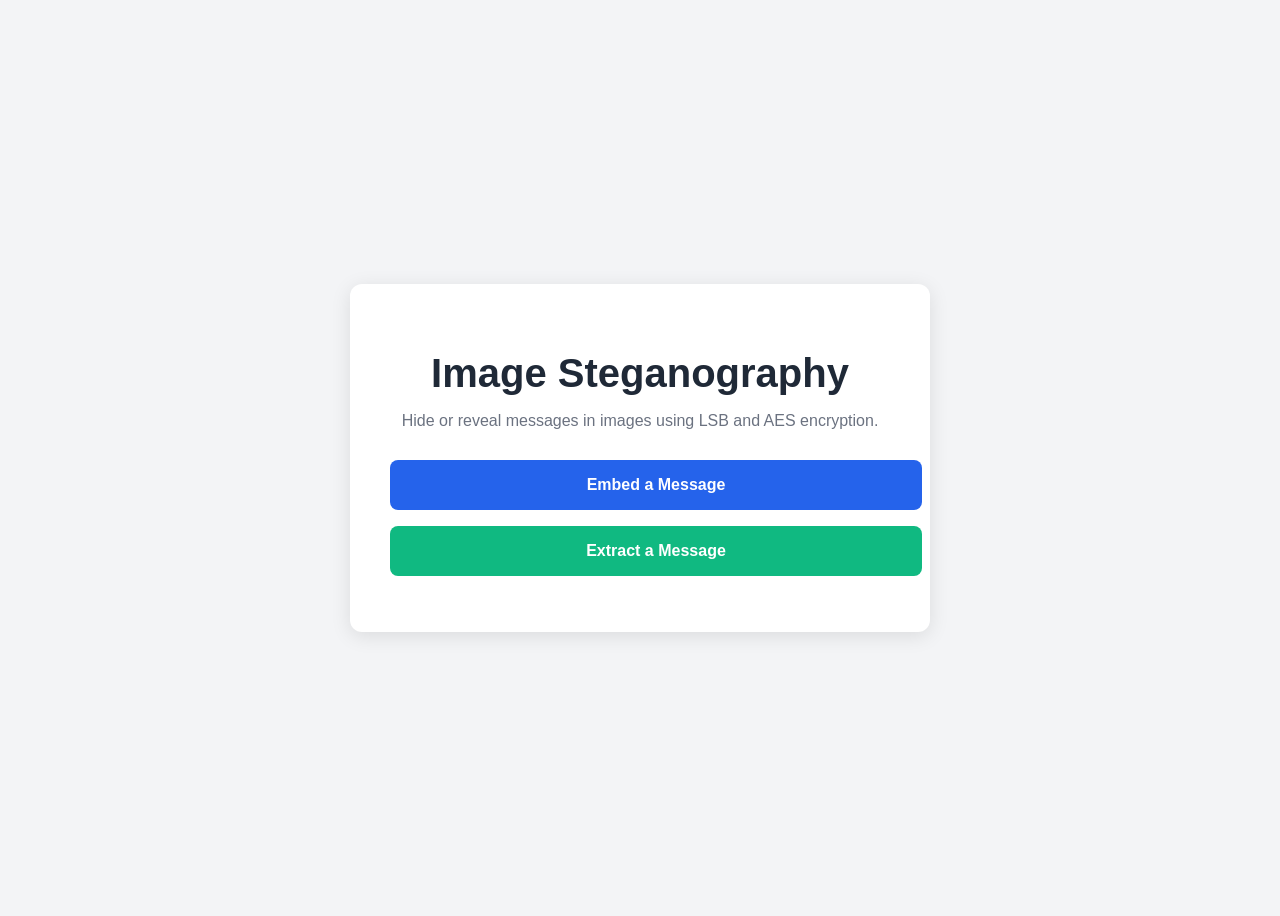
==== index.html @ 9e4bfccf "first commit" ====
<!DOCTYPE html>
<html lang="en">
<head>
    <meta charset="UTF-8">
    <meta name="viewport" content="width=device-width, initial-scale=1.0">
    <title>Image Steganography | Home</title>
    <link rel="stylesheet" href="css/index.css">
</head>
<body>
    <div class="container">
        <header>
            <h1 class="title">Image Steganography</h1>
            <p class="subtitle">Hide or reveal messages in images using LSB and AES encryption.</p>
        </header>

        <main>
            <a href="embedd.html" class="link-button embed-btn">
                Embed a Message
            </a>
            <a href="extract.html" class="link-button extract-btn">
                Extract a Message
            </a>
        </main>
    </div>
</body>
</html>
---- css/index.css ----
body {
    font-family: Arial, sans-serif;
    background-color: #f3f4f6;
    color: #1f2937;
    display: flex;
    justify-content: center;
    align-items: center;
    min-height: 100vh;
    text-align: center;
}
.container {
    width: 90%;
    max-width: 500px;
    background-color: #ffffff;
    padding: 40px;
    border-radius: 12px;
    box-shadow: 0 4px 20px rgba(0, 0, 0, 0.1);
}
.title {
    font-size: 2.5rem;
    font-weight: bold;
    margin-bottom: 8px;
    color: #1f2937;
}
.subtitle {
    color: #6b7280;
    margin-bottom: 30px;
}
.link-button {
    display: block;
    width: 100%;
    font-weight: bold;
    padding: 16px;
    border-radius: 8px;
    text-decoration: none;
    transition: background-color 0.3s ease;
    margin-bottom: 16px;
}
.embed-btn {
    background-color: #2563eb;
    color: #ffffff;
}
.embed-btn:hover {
    background-color: #1e40af;
}
.extract-btn {
    background-color: #10b981;
    color: #ffffff;
}
.extract-btn:hover {
    background-color: #059669;
}
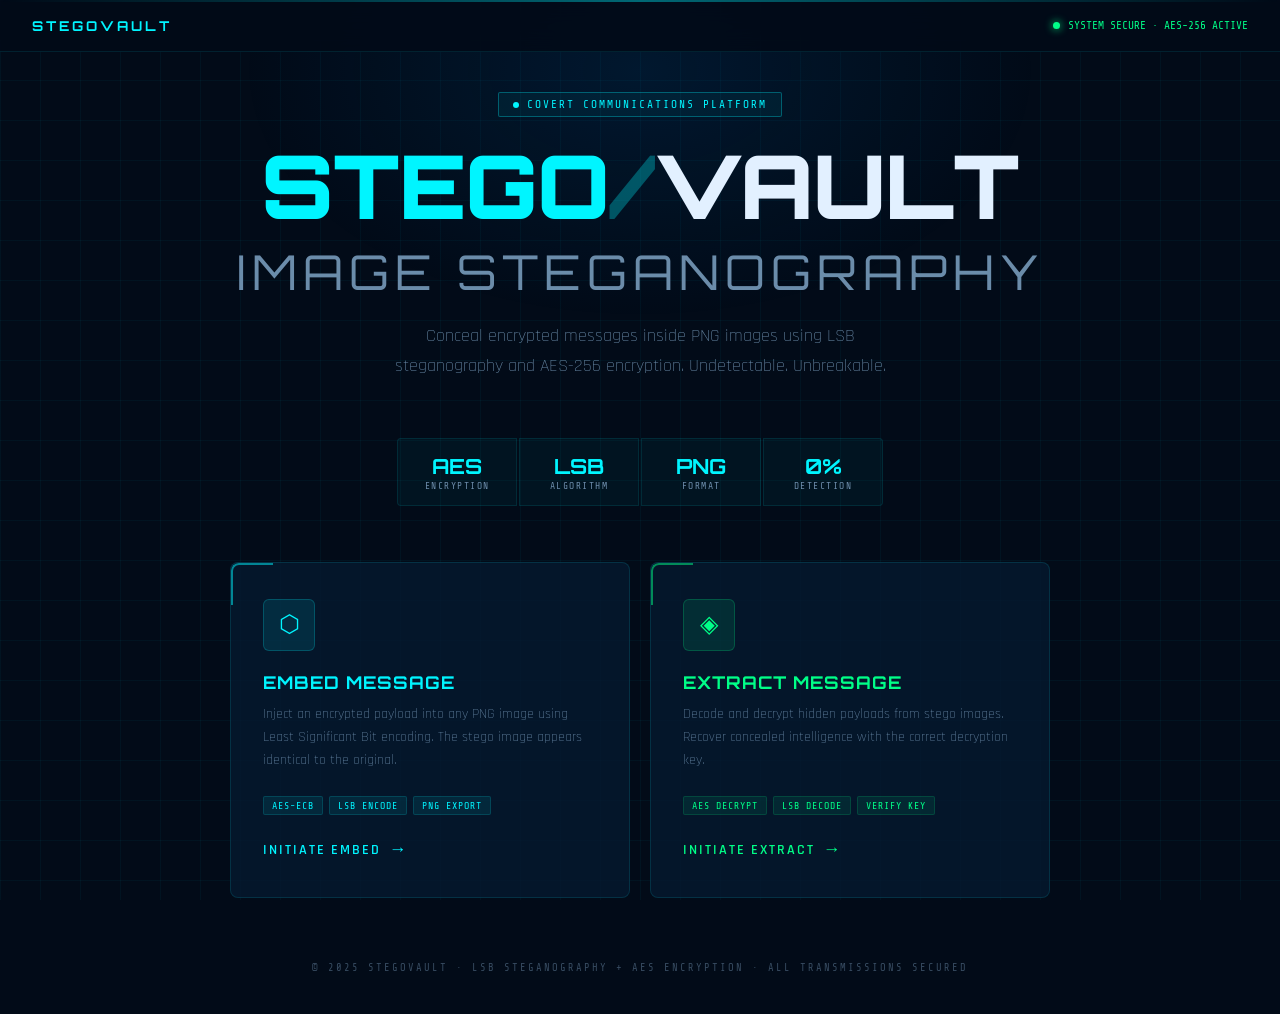
==== commit 03523239: "first commit" ====
--- a/index.html
+++ b/index.html
@@ -3,24 +3,540 @@
 <head>
     <meta charset="UTF-8">
     <meta name="viewport" content="width=device-width, initial-scale=1.0">
-    <title>Image Steganography | Home</title>
-    <link rel="stylesheet" href="css/index.css">
+    <title>StegoVault | Covert Message System</title>
+    <link rel="preconnect" href="https://fonts.googleapis.com">
+    <link href="https://fonts.googleapis.com/css2?family=Share+Tech+Mono&family=Rajdhani:wght@300;400;500;600;700&family=Orbitron:wght@400;700;900&display=swap" rel="stylesheet">
+    <style>
+        :root {
+            --bg-primary: #020b18;
+            --bg-secondary: #041020;
+            --bg-card: rgba(6, 25, 48, 0.8);
+            --accent-cyan: #00f5ff;
+            --accent-green: #00ff88;
+            --accent-orange: #ff6b35;
+            --accent-purple: #7c3aed;
+            --text-primary: #e2f0ff;
+            --text-secondary: #6b8caa;
+            --border-glow: rgba(0, 245, 255, 0.2);
+            --grid-color: rgba(0, 245, 255, 0.04);
+        }
+
+        * { margin: 0; padding: 0; box-sizing: border-box; }
+
+        body {
+            font-family: 'Rajdhani', sans-serif;
+            background-color: var(--bg-primary);
+            color: var(--text-primary);
+            min-height: 100vh;
+            overflow-x: hidden;
+        }
+
+        /* Animated grid background */
+        body::before {
+            content: '';
+            position: fixed;
+            inset: 0;
+            background-image:
+                linear-gradient(var(--grid-color) 1px, transparent 1px),
+                linear-gradient(90deg, var(--grid-color) 1px, transparent 1px);
+            background-size: 40px 40px;
+            pointer-events: none;
+            z-index: 0;
+        }
+
+        /* Radial glow */
+        body::after {
+            content: '';
+            position: fixed;
+            top: -20%;
+            left: 50%;
+            transform: translateX(-50%);
+            width: 800px;
+            height: 500px;
+            background: radial-gradient(ellipse, rgba(0,100,180,0.15) 0%, transparent 70%);
+            pointer-events: none;
+            z-index: 0;
+        }
+
+        .page-wrapper {
+            position: relative;
+            z-index: 1;
+            min-height: 100vh;
+            display: flex;
+            flex-direction: column;
+            align-items: center;
+            justify-content: center;
+            padding: 40px 20px;
+        }
+
+        /* TOP BAR */
+        .topbar {
+            position: fixed;
+            top: 0; left: 0; right: 0;
+            height: 52px;
+            background: rgba(2, 11, 24, 0.9);
+            backdrop-filter: blur(12px);
+            border-bottom: 1px solid rgba(0,245,255,0.1);
+            display: flex;
+            align-items: center;
+            justify-content: space-between;
+            padding: 0 32px;
+            z-index: 100;
+        }
+
+        .topbar-logo {
+            font-family: 'Orbitron', monospace;
+            font-size: 0.85rem;
+            font-weight: 700;
+            color: var(--accent-cyan);
+            letter-spacing: 3px;
+            text-transform: uppercase;
+        }
+
+        .topbar-status {
+            display: flex;
+            align-items: center;
+            gap: 8px;
+            font-family: 'Share Tech Mono', monospace;
+            font-size: 0.7rem;
+            color: var(--accent-green);
+        }
+
+        .status-dot {
+            width: 7px; height: 7px;
+            background: var(--accent-green);
+            border-radius: 50%;
+            animation: pulse-dot 2s ease-in-out infinite;
+            box-shadow: 0 0 8px var(--accent-green);
+        }
+
+        @keyframes pulse-dot {
+            0%, 100% { opacity: 1; }
+            50% { opacity: 0.4; }
+        }
+
+        /* HERO */
+        .hero {
+            text-align: center;
+            margin-bottom: 56px;
+            animation: fadeUp 0.8s ease both;
+        }
+
+        .hero-badge {
+            display: inline-flex;
+            align-items: center;
+            gap: 8px;
+            font-family: 'Share Tech Mono', monospace;
+            font-size: 0.7rem;
+            color: var(--accent-cyan);
+            border: 1px solid rgba(0,245,255,0.3);
+            border-radius: 2px;
+            padding: 5px 14px;
+            margin-bottom: 24px;
+            letter-spacing: 2px;
+            background: rgba(0,245,255,0.05);
+        }
+
+        .hero-badge::before {
+            content: '';
+            width: 6px; height: 6px;
+            background: var(--accent-cyan);
+            border-radius: 50%;
+            animation: pulse-dot 1.5s ease-in-out infinite;
+        }
+
+        .hero-title {
+            font-family: 'Orbitron', monospace;
+            font-size: clamp(2.8rem, 7vw, 5.5rem);
+            font-weight: 900;
+            line-height: 1;
+            letter-spacing: -1px;
+            margin-bottom: 12px;
+        }
+
+        .hero-title span.cyan { color: var(--accent-cyan); }
+        .hero-title span.dim { color: rgba(0,245,255,0.3); }
+
+        .hero-title-line2 {
+            font-family: 'Orbitron', monospace;
+            font-size: clamp(1.6rem, 4vw, 3rem);
+            font-weight: 400;
+            color: var(--text-secondary);
+            letter-spacing: 6px;
+            margin-bottom: 20px;
+        }
+
+        .hero-desc {
+            font-size: 1.1rem;
+            color: var(--text-secondary);
+            max-width: 520px;
+            margin: 0 auto;
+            line-height: 1.7;
+            font-weight: 300;
+        }
+
+        /* STATS ROW */
+        .stats-row {
+            display: flex;
+            gap: 2px;
+            margin-bottom: 56px;
+            animation: fadeUp 0.9s 0.1s ease both;
+        }
+
+        .stat-block {
+            background: rgba(0,245,255,0.04);
+            border: 1px solid rgba(0,245,255,0.1);
+            padding: 14px 24px;
+            text-align: center;
+            min-width: 120px;
+        }
+
+        .stat-block:first-child { border-radius: 4px 0 0 4px; }
+        .stat-block:last-child { border-radius: 0 4px 4px 0; }
+
+        .stat-val {
+            font-family: 'Orbitron', monospace;
+            font-size: 1.3rem;
+            font-weight: 700;
+            color: var(--accent-cyan);
+        }
+
+        .stat-label {
+            font-family: 'Share Tech Mono', monospace;
+            font-size: 0.6rem;
+            color: var(--text-secondary);
+            letter-spacing: 1.5px;
+            margin-top: 2px;
+        }
+
+        /* CARDS */
+        .cards-grid {
+            display: grid;
+            grid-template-columns: 1fr 1fr;
+            gap: 20px;
+            width: 100%;
+            max-width: 820px;
+            animation: fadeUp 1s 0.2s ease both;
+        }
+
+        .action-card {
+            position: relative;
+            background: var(--bg-card);
+            border: 1px solid rgba(0,245,255,0.12);
+            border-radius: 8px;
+            padding: 36px 32px;
+            text-decoration: none;
+            overflow: hidden;
+            transition: border-color 0.3s, transform 0.3s;
+            backdrop-filter: blur(16px);
+            group: true;
+        }
+
+        .action-card::before {
+            content: '';
+            position: absolute;
+            inset: 0;
+            opacity: 0;
+            transition: opacity 0.3s;
+        }
+
+        .action-card.embed::before {
+            background: linear-gradient(135deg, rgba(0,245,255,0.06) 0%, transparent 60%);
+        }
+
+        .action-card.extract::before {
+            background: linear-gradient(135deg, rgba(0,255,136,0.06) 0%, transparent 60%);
+        }
+
+        .action-card:hover::before { opacity: 1; }
+
+        .action-card:hover {
+            border-color: rgba(0,245,255,0.4);
+            transform: translateY(-4px);
+        }
+
+        .action-card.extract:hover {
+            border-color: rgba(0,255,136,0.4);
+        }
+
+        /* Corner accent */
+        .action-card::after {
+            content: '';
+            position: absolute;
+            top: 0; left: 0;
+            width: 40px; height: 40px;
+            border-top: 2px solid var(--accent-cyan);
+            border-left: 2px solid var(--accent-cyan);
+            border-radius: 8px 0 0 0;
+            opacity: 0.5;
+            transition: opacity 0.3s, width 0.3s, height 0.3s;
+        }
+
+        .action-card.extract::after {
+            border-color: var(--accent-green);
+        }
+
+        .action-card:hover::after {
+            opacity: 1;
+            width: 60px; height: 60px;
+        }
+
+        .card-icon {
+            width: 52px; height: 52px;
+            border-radius: 6px;
+            display: flex;
+            align-items: center;
+            justify-content: center;
+            margin-bottom: 20px;
+            font-size: 1.5rem;
+        }
+
+        .embed .card-icon {
+            background: rgba(0,245,255,0.1);
+            border: 1px solid rgba(0,245,255,0.2);
+            color: var(--accent-cyan);
+        }
+
+        .extract .card-icon {
+            background: rgba(0,255,136,0.1);
+            border: 1px solid rgba(0,255,136,0.2);
+            color: var(--accent-green);
+        }
+
+        .card-title {
+            font-family: 'Orbitron', monospace;
+            font-size: 1.1rem;
+            font-weight: 700;
+            margin-bottom: 10px;
+            letter-spacing: 1px;
+        }
+
+        .embed .card-title { color: var(--accent-cyan); }
+        .extract .card-title { color: var(--accent-green); }
+
+        .card-desc {
+            font-size: 0.9rem;
+            color: var(--text-secondary);
+            line-height: 1.6;
+            margin-bottom: 24px;
+            font-weight: 300;
+        }
+
+        .card-tags {
+            display: flex;
+            gap: 6px;
+            flex-wrap: wrap;
+            margin-bottom: 24px;
+        }
+
+        .tag {
+            font-family: 'Share Tech Mono', monospace;
+            font-size: 0.62rem;
+            padding: 3px 8px;
+            border-radius: 2px;
+            letter-spacing: 1px;
+        }
+
+        .embed .tag {
+            background: rgba(0,245,255,0.08);
+            color: var(--accent-cyan);
+            border: 1px solid rgba(0,245,255,0.15);
+        }
+
+        .extract .tag {
+            background: rgba(0,255,136,0.08);
+            color: var(--accent-green);
+            border: 1px solid rgba(0,255,136,0.15);
+        }
+
+        .card-cta {
+            display: flex;
+            align-items: center;
+            gap: 8px;
+            font-family: 'Rajdhani', sans-serif;
+            font-size: 0.9rem;
+            font-weight: 600;
+            letter-spacing: 2px;
+            text-transform: uppercase;
+            transition: gap 0.2s;
+        }
+
+        .embed .card-cta { color: var(--accent-cyan); }
+        .extract .card-cta { color: var(--accent-green); }
+
+        .action-card:hover .card-cta { gap: 14px; }
+
+        .cta-arrow {
+            font-size: 1.1rem;
+            transition: transform 0.2s;
+        }
+
+        .action-card:hover .cta-arrow { transform: translateX(4px); }
+
+        /* FOOTER */
+        .footer {
+            margin-top: 64px;
+            font-family: 'Share Tech Mono', monospace;
+            font-size: 0.65rem;
+            color: rgba(107,140,170,0.5);
+            text-align: center;
+            letter-spacing: 2px;
+            animation: fadeUp 1.1s 0.3s ease both;
+        }
+
+        /* SCAN LINE */
+        .scanline {
+            position: fixed;
+            top: 0; left: 0; right: 0;
+            height: 2px;
+            background: linear-gradient(90deg, transparent, var(--accent-cyan), transparent);
+            opacity: 0.4;
+            animation: scanline 4s linear infinite;
+            pointer-events: none;
+            z-index: 200;
+        }
+
+        @keyframes scanline {
+            0% { top: 0; }
+            100% { top: 100vh; }
+        }
+
+        @keyframes fadeUp {
+            from { opacity: 0; transform: translateY(24px); }
+            to { opacity: 1; transform: translateY(0); }
+        }
+
+        /* Floating particles */
+        .particles {
+            position: fixed;
+            inset: 0;
+            pointer-events: none;
+            z-index: 0;
+            overflow: hidden;
+        }
+
+        .particle {
+            position: absolute;
+            width: 2px; height: 2px;
+            background: var(--accent-cyan);
+            border-radius: 50%;
+            opacity: 0;
+            animation: float-particle linear infinite;
+        }
+
+        @keyframes float-particle {
+            0% { transform: translateY(100vh) translateX(0); opacity: 0; }
+            10% { opacity: 0.6; }
+            90% { opacity: 0.3; }
+            100% { transform: translateY(-10px) translateX(30px); opacity: 0; }
+        }
+
+        @media (max-width: 640px) {
+            .cards-grid { grid-template-columns: 1fr; }
+            .stats-row { gap: 1px; }
+            .stat-block { min-width: 80px; padding: 10px 16px; }
+        }
+    </style>
 </head>
 <body>
-    <div class="container">
-        <header>
-            <h1 class="title">Image Steganography</h1>
-            <p class="subtitle">Hide or reveal messages in images using LSB and AES encryption.</p>
-        </header>
-
-        <main>
-            <a href="embedd.html" class="link-button embed-btn">
-                Embed a Message
+    <div class="scanline"></div>
+
+    <div class="particles" id="particles"></div>
+
+    <div class="topbar">
+        <div class="topbar-logo">StegoVault</div>
+        <div class="topbar-status">
+            <div class="status-dot"></div>
+            SYSTEM SECURE · AES-256 ACTIVE
+        </div>
+    </div>
+
+    <div class="page-wrapper" style="margin-top: 52px;">
+        <div class="hero">
+            <div class="hero-badge">COVERT COMMUNICATIONS PLATFORM</div>
+            <h1 class="hero-title">
+                <span class="cyan">STEGO</span><span class="dim">/</span>VAULT
+            </h1>
+            <div class="hero-title-line2">IMAGE STEGANOGRAPHY</div>
+            <p class="hero-desc">
+                Conceal encrypted messages inside PNG images using LSB steganography
+                and AES-256 encryption. Undetectable. Unbreakable.
+            </p>
+        </div>
+
+        <div class="stats-row">
+            <div class="stat-block">
+                <div class="stat-val">AES</div>
+                <div class="stat-label">ENCRYPTION</div>
+            </div>
+            <div class="stat-block">
+                <div class="stat-val">LSB</div>
+                <div class="stat-label">ALGORITHM</div>
+            </div>
+            <div class="stat-block">
+                <div class="stat-val">PNG</div>
+                <div class="stat-label">FORMAT</div>
+            </div>
+            <div class="stat-block">
+                <div class="stat-val">0%</div>
+                <div class="stat-label">DETECTION</div>
+            </div>
+        </div>
+
+        <div class="cards-grid">
+            <a href="embedd.html" class="action-card embed">
+                <div class="card-icon">⬡</div>
+                <div class="card-title">EMBED MESSAGE</div>
+                <p class="card-desc">
+                    Inject an encrypted payload into any PNG image using Least Significant Bit encoding.
+                    The stego image appears identical to the original.
+                </p>
+                <div class="card-tags">
+                    <span class="tag">AES-ECB</span>
+                    <span class="tag">LSB ENCODE</span>
+                    <span class="tag">PNG EXPORT</span>
+                </div>
+                <div class="card-cta">
+                    INITIATE EMBED <span class="cta-arrow">→</span>
+                </div>
             </a>
-            <a href="extract.html" class="link-button extract-btn">
-                Extract a Message
+
+            <a href="extract.html" class="action-card extract">
+                <div class="card-icon">◈</div>
+                <div class="card-title">EXTRACT MESSAGE</div>
+                <p class="card-desc">
+                    Decode and decrypt hidden payloads from stego images. Recover concealed
+                    intelligence with the correct decryption key.
+                </p>
+                <div class="card-tags">
+                    <span class="tag">AES DECRYPT</span>
+                    <span class="tag">LSB DECODE</span>
+                    <span class="tag">VERIFY KEY</span>
+                </div>
+                <div class="card-cta">
+                    INITIATE EXTRACT <span class="cta-arrow">→</span>
+                </div>
             </a>
-        </main>
+        </div>
+
+        <div class="footer">
+            &copy; 2025 STEGOVAULT · LSB STEGANOGRAPHY + AES ENCRYPTION · ALL TRANSMISSIONS SECURED
+        </div>
     </div>
+
+    <script>
+        // Generate floating particles
+        const container = document.getElementById('particles');
+        for (let i = 0; i < 25; i++) {
+            const p = document.createElement('div');
+            p.className = 'particle';
+            p.style.left = Math.random() * 100 + 'vw';
+            p.style.animationDuration = (8 + Math.random() * 14) + 's';
+            p.style.animationDelay = (Math.random() * 10) + 's';
+            p.style.width = p.style.height = (Math.random() > 0.5 ? 2 : 1) + 'px';
+            if (Math.random() > 0.7) p.style.background = '#00ff88';
+            container.appendChild(p);
+        }
+    </script>
 </body>
 </html>
